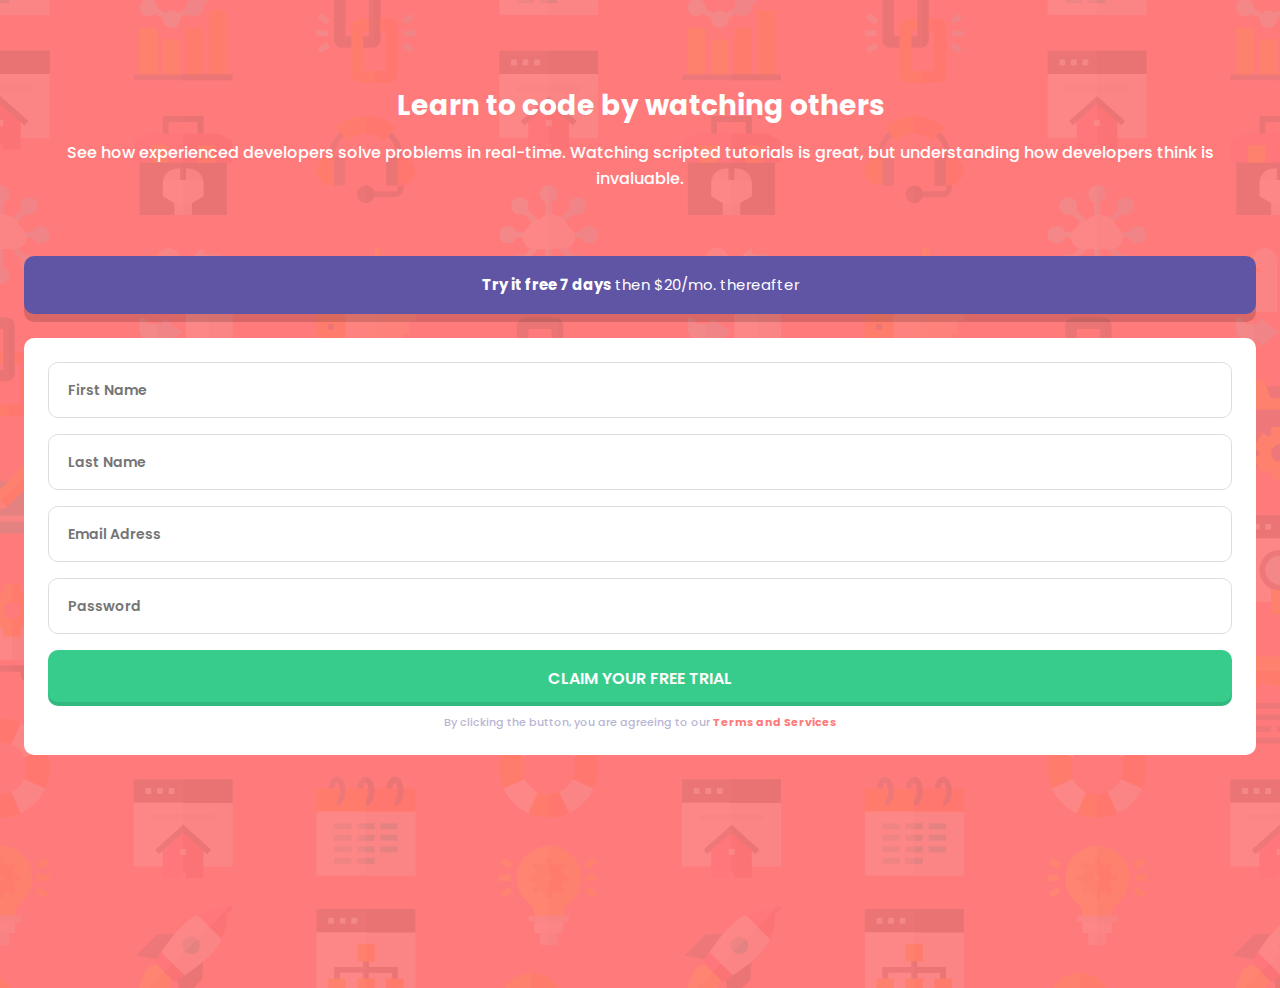
==== index.html @ b1baa56c "teste lading page. Concluido estrutura html e layout do css." ====
<!DOCTYPE html>
<html lang="en">
<head>
    <meta charset="UTF-8">
    <meta http-equiv="X-UA-Compatible" content="IE=edge">
    <meta name="viewport" content="width=device-width, initial-scale=1.0">
    
    <!-- style css -->
    <link rel="stylesheet" href="style.css">

    <!-- FONTS -->
    <link rel="preconnect" href="https://fonts.googleapis.com">
    <link rel="preconnect" href="https://fonts.gstatic.com" crossorigin>
    <link href="https://fonts.googleapis.com/css2?family=Poppins:wght@400;500;600;700&display=swap" rel="stylesheet">

    <title>Document</title>
</head>
<body>
    <main>
        <section>
            <div class="container">
                <div class="text">
                    <h1 class="title">Learn to code by watching others</h1>
                    <p class="subtitle">
                        See how experienced developers solve problems in real-time. Watching scripted tutorials is great, but understanding how developers think is invaluable.
                    </p>
                </div>

                <div id="form-area" class="form-area">
                    <div class="title-form grid">
                        <a href="#" class="button">
                            <p><span class="bold">Try it free 7 days </span> then
                                $20/mo. thereafter</p>
                        </a>
                    </div>

                    <div id="input-area" class="input-area">
                        <form action="">
                            <label class="sr-only" for="first-name">First Name</label>
                            <input type="text" id="first-name" placeholder="First Name" required>

                            <label class="sr-only" for="last-name">Last Name</label>
                            <input type="text" id="last-name" placeholder="Last Name" required>

                            <label class="sr-only" for="email-adress">Email Adress</label>
                            <input type="email" id="email-adress" placeholder="Email Adress" required>

                            <label class="sr-only" for="password">Password</label>
                            <input type="password" id="password" placeholder="Password" required>

                            <button>CLAIM YOUR FREE TRIAL</button>
                            
                            <footer>
                                <p>
                                    By clicking the button, you are agreeing to our <a href="">Terms and Services 
                                    </a> 
                                </p>
                            </footer>
                        </form>
                    </div>
                </div>

            </div>
        </section>
    </main>
    
</body>
</html>
---- style.css ----
/*===== RESET CSS =====*/
* {
    margin: 0;
    padding: 0;
    border: none;
    text-decoration: none;
    box-sizing: border-box;
}

a {
    text-decoration: none;
}


/*====== VARIABLES =====*/
:root {
/***COLORS***/
    
    /* primary */
    --red: hsl(0, 100%, 74%);
    --green:  hsl(154, 59%, 51%);
    
    /* accent */
    --blue: hsl(248, 32%, 49%);

    /* neutral */
    --dark-blue: hsl(249, 10%, 26%);
    --grayish-blue: hsl(246, 25%, 77%);

    /* Font */
    --font-poppins: 'Poppins', sans-serif;
}

/* Código tailwind para esconder o label na tela, mas ainda assim aparecer nos motores de buscas */
.sr-only {
    position: absolute;
    height: 1px;
    width: 1px;
    padding: 0;
    margin: -1px;
    overflow: hidden;
    clip-path: rect(0, 0, 0, 0);
    white-space: nowrap;
    border-width: 0;
}


/*====== BASE ======*/
body {
    font-size: 1rem;
    height: 100vh;

    background: url('/assets/background-desktop.svg') center var(--red);
    background-size: cover;
    -webkit-font-smoothing: smooth;
}

.grid {
    display: grid;
}

.title {
    font: 700 1.75rem var(--font-poppins);
    color: #FFFFFF;
    line-height: 2.25rem;
    text-align: center;
}

.subtitle {
    font: 500 1rem var(--font-poppins);
    color: #FFFFFF;
    line-height: 1.625rem;
    text-align: center;
}

.bold {
    font-weight: bold;
}

/*====== LAYOUT ======*/

main {
    margin-top: 5.5rem;
    padding-bottom: 4.25rem
}

section {
    margin-left: auto;
    margin-right: auto;
}

section .container {
    margin-left: 1.5rem;
    margin-right: 1.5rem;
}

h1.title {
    padding-bottom: 1rem;
}


/*======== FORM-AREA ========*/
.form-area {
    margin-top: 4rem;
    margin-bottom: 1.5rem;
}

.form-area .title-form {
    align-items: center;
}

.form-area .title-form a.button {
    display: inline-flex;
    justify-content: center;
    align-items: center;

    height: auto;

    border-radius: 0.625rem;
    background: var(--blue);
    box-shadow: 0px 8px 0px hsla(0, 0%, 0%, 0.15);

    font: 400 0.93rem var(--font-poppins);
    color: #FFFFFF;
    
    margin-bottom: 1.5rem;
}

.form-area .title-form a.button p {
    text-align: center;

    padding: 1.125rem 4.125rem;
}

/* form */


.input-area {
    background: #FFFFFF;
    
    border-radius: 0.625rem;
    
    padding: 1.5rem;
}

.input-area form {
    display: grid;
    gap: 1rem;
    
}

input {
    font: 600 0.875rem var(--font-poppins);
    color: var(--dark-blue);

    border: 0.1rem solid #dedede;
    border-radius: 0.625rem;

    padding-left: 1.21rem;

    width: 100%;
    height: 3.5rem;
}

input:focus {
    outline: 0.1rem solid var(--blue);
}

.input-area form button {
    width: 100%;
    background: var(--green);
    border-radius: 0.625rem;
}

.input-area form button{
    font: 600 1rem var(--font-poppins);
    color: #FFFFFF;

    box-shadow: inset 0px -4px 0px rgba(0, 0, 0, 0.0908818);

    height: 3.5rem;

    cursor: pointer;

    transition: filter 0.2s;
}

.input-area form button:hover {
    filter: brightness(1.2);
}

.input-area form footer {
    text-align: center;
    margin-top: -0.5rem;
    padding-left: 0.8rem;
    padding-right: 0.8rem;
}

.input-area form footer p {
    font: 500 0.6875rem var(--font-poppins);
    color: var(--grayish-blue);
}

.input-area form footer p a {
    font-weight: 700;
    color: var(--red);
    cursor: pointer;
}
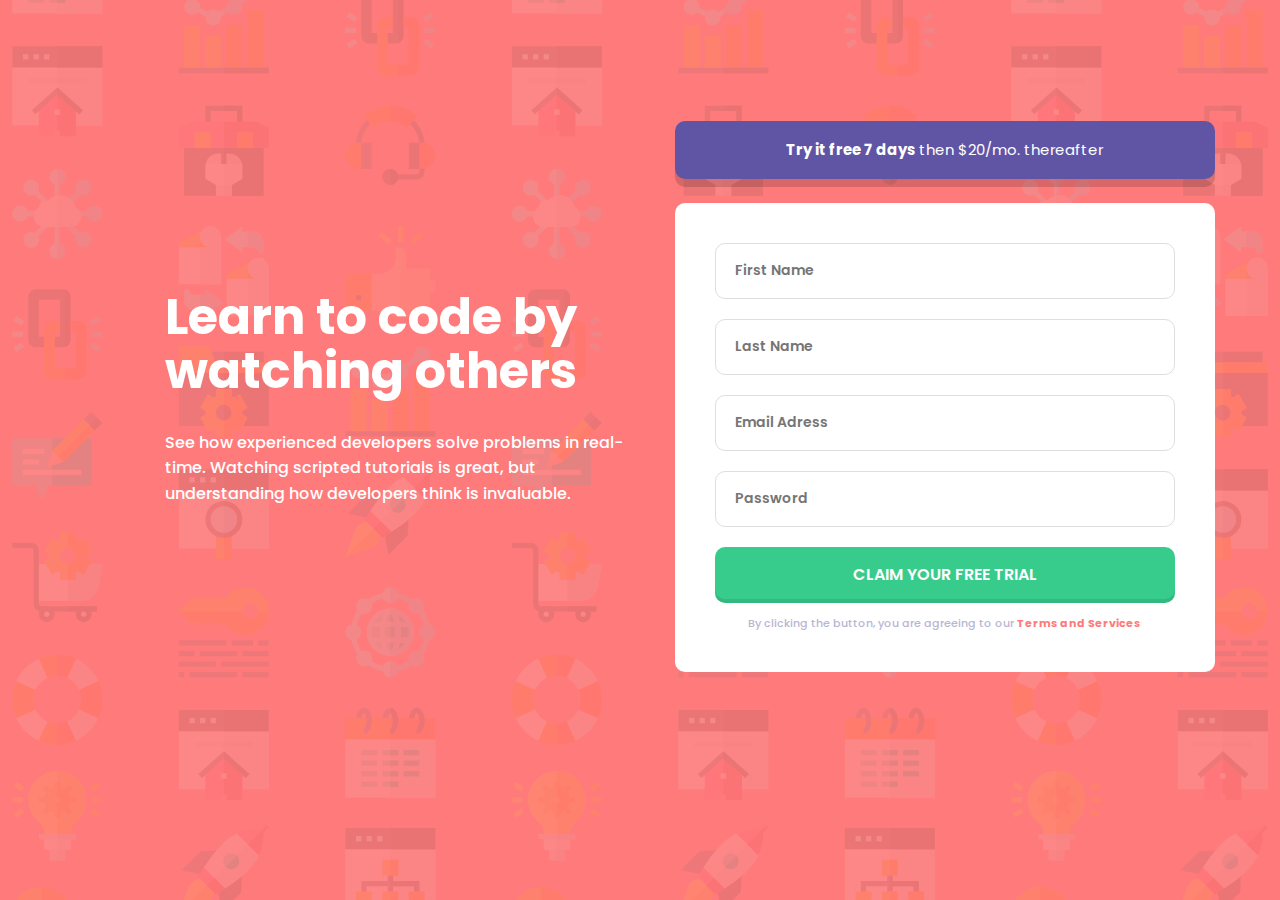
==== commit 7fca8924: "conclusão da lading page em desktop" ====
--- a/index.html
+++ b/index.html
@@ -4,7 +4,10 @@
     <meta charset="UTF-8">
     <meta http-equiv="X-UA-Compatible" content="IE=edge">
     <meta name="viewport" content="width=device-width, initial-scale=1.0">
-    
+
+    <!-- icons -->
+    <link rel="stylesheet" href="assets/icons/style.css">
+
     <!-- style css -->
     <link rel="stylesheet" href="style.css">
 
@@ -17,46 +20,51 @@
 </head>
 <body>
     <main>
-        <section>
-            <div class="container">
-                <div class="text">
+        <section class="grid">
+            <div class="content grid">
+                <div class="text-area grid">
                     <h1 class="title">Learn to code by watching others</h1>
                     <p class="subtitle">
                         See how experienced developers solve problems in real-time. Watching scripted tutorials is great, but understanding how developers think is invaluable.
                     </p>
                 </div>
 
-                <div id="form-area" class="form-area">
-                    <div class="title-form grid">
-                        <a href="#" class="button">
-                            <p><span class="bold">Try it free 7 days </span> then
-                                $20/mo. thereafter</p>
-                        </a>
-                    </div>
 
-                    <div id="input-area" class="input-area">
-                        <form action="">
-                            <label class="sr-only" for="first-name">First Name</label>
-                            <input type="text" id="first-name" placeholder="First Name" required>
+                <div class="form-area grid">
+                    <div id="title-form-area" class="title-form-area">
+                        <div class="title-form grid">
+                            <a href="#" class="button">
+                                <p><span class="bold">Try it free 7 days </span> then
+                                    $20/mo. thereafter</p>
+                            </a>
+                        </div>
 
-                            <label class="sr-only" for="last-name">Last Name</label>
-                            <input type="text" id="last-name" placeholder="Last Name" required>
+                        <div id="input-area" class="input-area">
+                            <form action="">
+                                <label class="sr-only" for="first-name">First Name</label>
+                                <input type="text" id="first-name" placeholder="First Name" required>
 
-                            <label class="sr-only" for="email-adress">Email Adress</label>
-                            <input type="email" id="email-adress" placeholder="Email Adress" required>
+                                <label class="sr-only" for="last-name">Last Name</label>
+                                <input type="text" id="last-name" placeholder="Last Name" required>
 
-                            <label class="sr-only" for="password">Password</label>
-                            <input type="password" id="password" placeholder="Password" required>
+                                <label class="sr-only" for="email-adress">Email Adress</label>
+                                <input type="email" id="email-adress" placeholder="Email Adress" required>
 
-                            <button>CLAIM YOUR FREE TRIAL</button>
-                            
-                            <footer>
-                                <p>
-                                    By clicking the button, you are agreeing to our <a href="">Terms and Services 
-                                    </a> 
-                                </p>
-                            </footer>
-                        </form>
+                                <label class="sr-only" for="password">Password</label>
+                                <input type="password" id="password" placeholder="Password" required>
+
+                                <button>CLAIM YOUR FREE TRIAL</button>
+                                
+                                <footer>
+                                    <p>
+                                        By clicking the button, you are agreeing to our <a href="">Terms and Services 
+                                        </a> 
+                                    </p>
+                                </footer>
+
+                            </form>
+                        </div>
+
                     </div>
                 </div>
 
--- a/assets/icons/style.css
+++ b/assets/icons/style.css
@@ -0,0 +1,41 @@
+@font-face {
+  font-family: 'icomoon';
+  src:  url('fonts/icomoon.eot?e5on8p');
+  src:  url('fonts/icomoon.eot?e5on8p#iefix') format('embedded-opentype'),
+    url('fonts/icomoon.ttf?e5on8p') format('truetype'),
+    url('fonts/icomoon.woff?e5on8p') format('woff'),
+    url('fonts/icomoon.svg?e5on8p#icomoon') format('svg');
+  font-weight: normal;
+  font-style: normal;
+  font-display: block;
+}
+
+[class^="icon-"], [class*=" icon-"] {
+  /* use !important to prevent issues with browser extensions that change fonts */
+  font-family: 'icomoon' !important;
+  speak: never;
+  font-style: normal;
+  font-weight: normal;
+  font-variant: normal;
+  text-transform: none;
+  line-height: 1;
+
+  /* Better Font Rendering =========== */
+  -webkit-font-smoothing: antialiased;
+  -moz-osx-font-smoothing: grayscale;
+}
+
+.icon-error-icon .path1:before {
+  content: "\e900";
+  color: rgb(255, 121, 121);
+}
+.icon-error-icon .path2:before {
+  content: "\e901";
+  margin-left: -1em;
+  color: rgb(255, 255, 255);
+}
+.icon-error-icon .path3:before {
+  content: "\e902";
+  margin-left: -1em;
+  color: rgb(255, 255, 255);
+}
--- a/style.css
+++ b/style.css
@@ -14,7 +14,7 @@
 
 /*====== VARIABLES =====*/
 :root {
-/***COLORS***/
+    /***COLORS***/
     
     /* primary */
     --red: hsl(0, 100%, 74%);
@@ -31,7 +31,7 @@
     --font-poppins: 'Poppins', sans-serif;
 }
 
-/* Código tailwind para esconder o label na tela, mas ainda assim aparecer nos motores de buscas */
+/* tailwind code for hidden labels */
 .sr-only {
     position: absolute;
     height: 1px;
@@ -59,6 +59,11 @@
     display: grid;
 }
 
+.text-area {
+    max-width: 32.8rem;
+    max-height: 13.75rem;
+}
+
 .title {
     font: 700 1.75rem var(--font-poppins);
     color: #FFFFFF;
@@ -78,10 +83,9 @@
 }
 
 /*====== LAYOUT ======*/
-
 main {
     margin-top: 5.5rem;
-    padding-bottom: 4.25rem
+    margin-bottom: 4.25rem;
 }
 
 section {
@@ -89,9 +93,10 @@
     margin-right: auto;
 }
 
-section .container {
+section .content {
     margin-left: 1.5rem;
     margin-right: 1.5rem;
+    overflow: hidden;
 }
 
 h1.title {
@@ -100,16 +105,18 @@
 
 
 /*======== FORM-AREA ========*/
+
 .form-area {
+    width: 100%;
+    max-width: 33.75rem;
     margin-top: 4rem;
+}
+
+.title-form-area {
     margin-bottom: 1.5rem;
 }
 
-.form-area .title-form {
-    align-items: center;
-}
-
-.form-area .title-form a.button {
+.title-form-area .title-form a.button {
     display: inline-flex;
     justify-content: center;
     align-items: center;
@@ -126,21 +133,24 @@
     margin-bottom: 1.5rem;
 }
 
-.form-area .title-form a.button p {
+.title-form-area .title-form a.button p {
     text-align: center;
 
     padding: 1.125rem 4.125rem;
 }
 
 /* form */
-
 
 .input-area {
     background: #FFFFFF;
-    
-    border-radius: 0.625rem;
-    
-    padding: 1.5rem;
+
+    width: 100%;
+
+    max-height: 29.625rem;
+
+    border-radius: 0.625rem;
+    
+    padding: 1.5rem 1.5rem;
 }
 
 .input-area form {
@@ -185,7 +195,7 @@
     transition: filter 0.2s;
 }
 
-.input-area form button:hover {
+.input-area form button:hover, a:hover {
     filter: brightness(1.2);
 }
 
@@ -209,3 +219,49 @@
 
 
 
+@media (min-width: 992px) {
+    
+    main { 
+        margin: 0 auto;
+    }
+        
+    section div.content {
+        grid-auto-flow: column;
+        justify-content: space-evenly;
+        overflow: hidden;
+        margin: 0 auto;
+    }
+
+    .text-area {
+        margin-top: 18.125rem;
+        margin-left: 10.3rem;
+        margin-right: 2.5625rem;
+    }
+    
+    .text-area h1.title {
+        text-align: left;
+        font-size: 3.1rem;
+        line-height: 3.4rem;
+        margin-bottom: 0.687rem;
+    }
+
+    .text-area .subtitle {
+        text-align: left;
+        font-size: 1rem;
+        line-height: 1.6rem;
+    }
+
+    .form-area {
+        margin-right: 10.3rem;
+        margin-top: 7.56rem;
+    }
+
+    .input-area {
+        padding: 2.5rem 2.5rem;
+    }
+
+    .input-area form {
+        gap: 1.25rem;
+    }
+
+}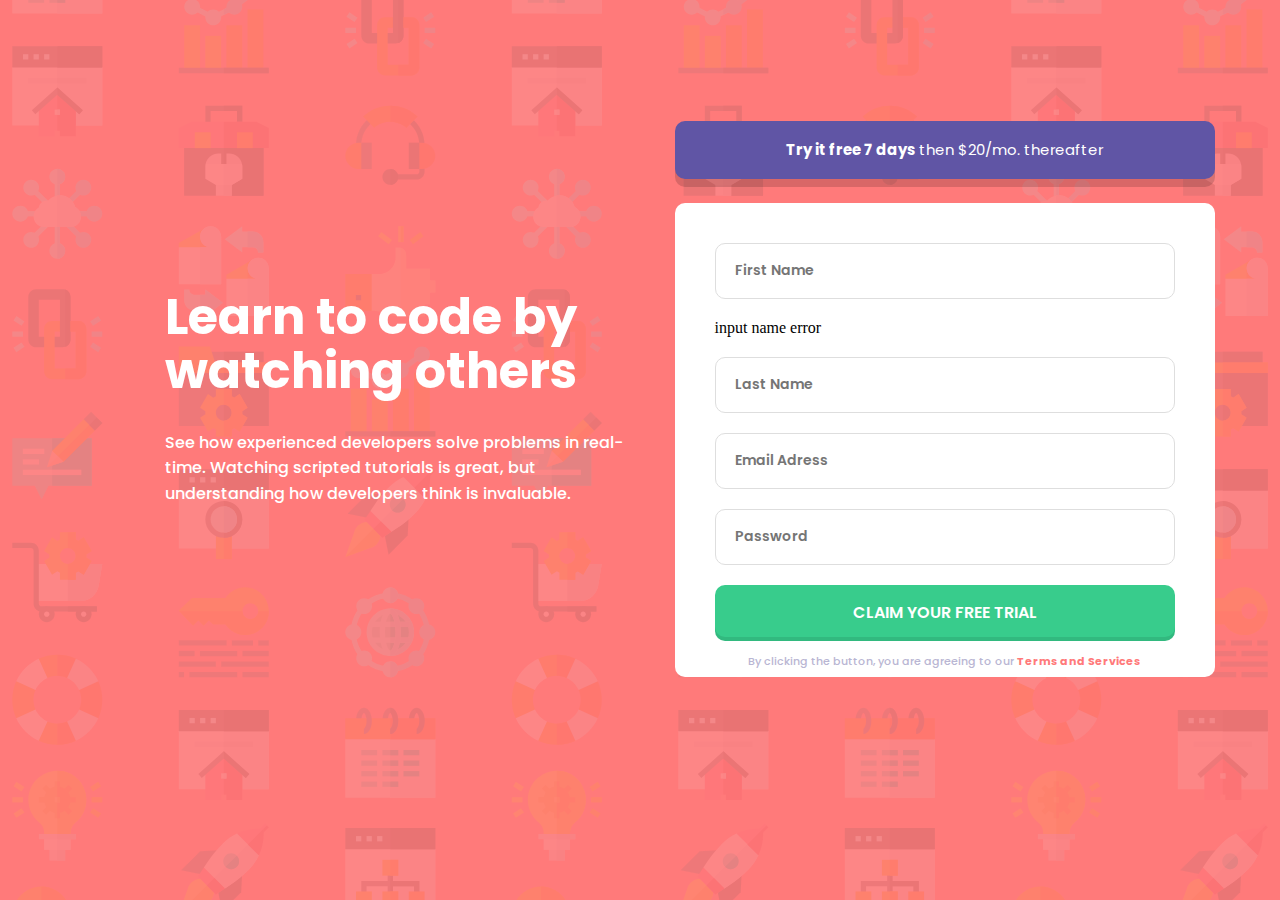
==== commit 2b83d682: "script para validação e alteração do layout de error" ====
--- a/index.html
+++ b/index.html
@@ -34,8 +34,10 @@
                     <div id="title-form-area" class="title-form-area">
                         <div class="title-form grid">
                             <a href="#" class="button">
-                                <p><span class="bold">Try it free 7 days </span> then
-                                    $20/mo. thereafter</p>
+                                <p>
+                                    <span class="bold">Try it free 7 days </span> then
+                                    $20/mo. thereafter
+                                </p>
                             </a>
                         </div>
 
@@ -43,7 +45,7 @@
                             <form action="">
                                 <label class="sr-only" for="first-name">First Name</label>
                                 <input type="text" id="first-name" placeholder="First Name" required>
-
+                                <p>input name error</p>
                                 <label class="sr-only" for="last-name">Last Name</label>
                                 <input type="text" id="last-name" placeholder="Last Name" required>
 
@@ -61,7 +63,6 @@
                                         </a> 
                                     </p>
                                 </footer>
-
                             </form>
                         </div>
 
@@ -71,6 +72,8 @@
             </div>
         </section>
     </main>
+
+    <script src="main.js"></script>
     
 </body>
 </html>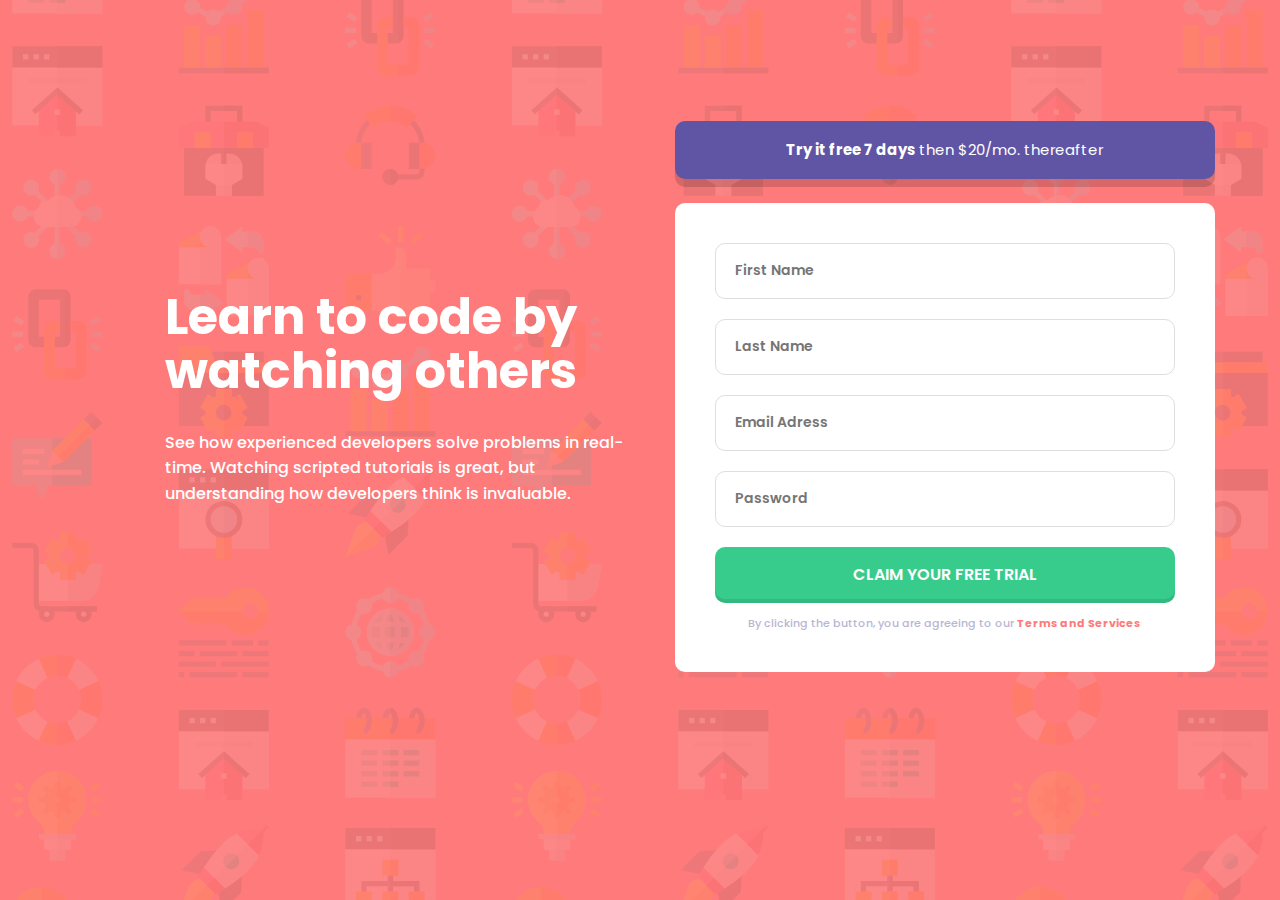
==== commit 7c22a6e1: "javascript correção" ====
--- a/index.html
+++ b/index.html
@@ -44,16 +44,24 @@
                         <div id="input-area" class="input-area">
                             <form action="">
                                 <label class="sr-only" for="first-name">First Name</label>
-                                <input type="text" id="first-name" placeholder="First Name" required>
-                                <p>input name error</p>
+                                <input class="" type="text" id="first-name" placeholder="First Name" required>
+                                <span class="error">First Name cannot be empty</span>
+
+
                                 <label class="sr-only" for="last-name">Last Name</label>
-                                <input type="text" id="last-name" placeholder="Last Name" required>
+                                <input class="" type="text" id="last-name" placeholder="Last Name" required>
+                                <span class="error">Last Name cannot be empty</span>
+
 
                                 <label class="sr-only" for="email-adress">Email Adress</label>
-                                <input type="email" id="email-adress" placeholder="Email Adress" required>
+                                <input class="" type="email" id="email-adress" placeholder="Email Adress" required>
+                                <span class="error">Looks like this is not an email</span>
+
 
                                 <label class="sr-only" for="password">Password</label>
-                                <input type="password" id="password" placeholder="Password" required>
+                                <input class="" type="password" id="password" placeholder="Password" required>
+                                <span class="error">Password cannot be empty</span>
+
 
                                 <button>CLAIM YOUR FREE TRIAL</button>
                                 
--- a/style.css
+++ b/style.css
@@ -217,6 +217,32 @@
     cursor: pointer;
 } 
 
+/* error */
+input.input-error::placeholder{
+    color: var(--red);
+}
+
+input.input-error {
+    border: 1px solid var(--red);
+    outline: none;
+}
+
+span.error {
+    font: 500 0.68rem var(--font-poppins);
+    color: var(--red);
+    font-style: italic;
+    text-align: right;
+    line-height: 0;
+
+    display: none;
+    opacity: 0;
+}
+
+span.error.active {
+    display: block;
+    opacity: 1;
+}
+
 
 
 @media (min-width: 992px) {
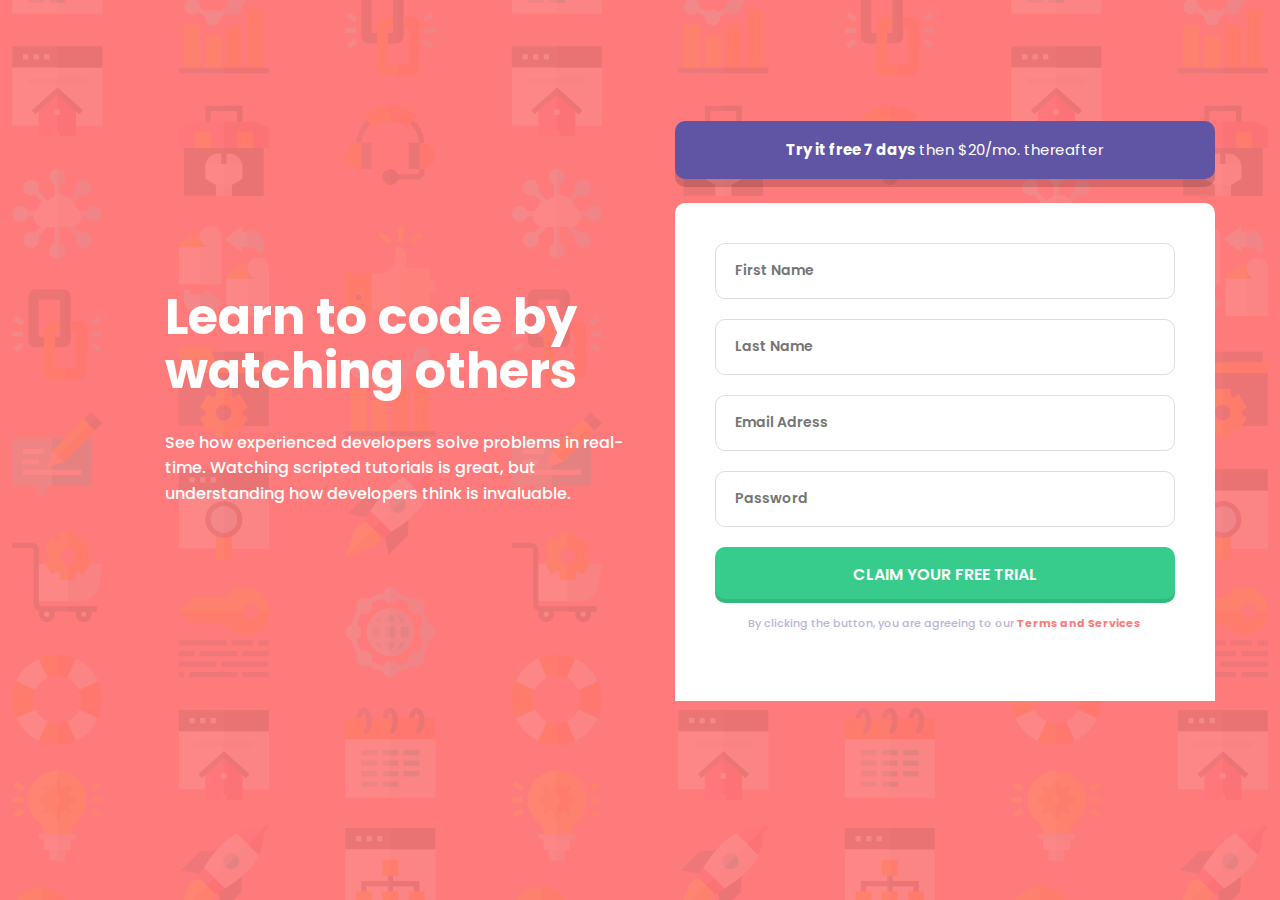
==== commit 9793ec00: "logica de formulário quase pronta. Corrigir erro ao clicar fora do campo." ====
--- a/index.html
+++ b/index.html
@@ -41,29 +41,36 @@
                             </a>
                         </div>
 
+
                         <div id="input-area" class="input-area">
+
+                            <div class="success-submit">
+                                <span>Success Submit</span>
+                            </div>
+
                             <form action="">
-                                <label class="sr-only" for="first-name">First Name</label>
-                                <input class="" type="text" id="first-name" placeholder="First Name" required>
-                                <span class="error">First Name cannot be empty</span>
+                                <div>
+                                    <label class="sr-only" for="first-name">First Name</label>
+                                    <input class="" type="text" id="first-name" placeholder="First Name" required>
+                                    <span class="">First Name cannot be empty</span>
+                                </div>
+                                <div>
+                                    <label class="sr-only" for="last-name">Last Name</label>
+                                    <input class="" type="text" id="last-name" placeholder="Last Name" required>
+                                    <span class="">Last Name cannot be empty</span>
+                                </div>
+                                <div>
+                                    <label class="sr-only" for="email-adress">Email Adress</label>
+                                    <input class="" type="email" id="email-adress" placeholder="Email Adress" required>
+                                    <span class="">Looks like this is not an email</span>
+                                </div>
+                                <div>
+                                    <label class="sr-only" for="password">Password</label>
+                                    <input class="" type="password" id="password" placeholder="Password" required>
+                                    <span class="">Password cannot be empty</span>
+                                </div>
 
-
-                                <label class="sr-only" for="last-name">Last Name</label>
-                                <input class="" type="text" id="last-name" placeholder="Last Name" required>
-                                <span class="error">Last Name cannot be empty</span>
-
-
-                                <label class="sr-only" for="email-adress">Email Adress</label>
-                                <input class="" type="email" id="email-adress" placeholder="Email Adress" required>
-                                <span class="error">Looks like this is not an email</span>
-
-
-                                <label class="sr-only" for="password">Password</label>
-                                <input class="" type="password" id="password" placeholder="Password" required>
-                                <span class="error">Password cannot be empty</span>
-
-
-                                <button>CLAIM YOUR FREE TRIAL</button>
+                                <button type="submit">CLAIM YOUR FREE TRIAL</button>
                                 
                                 <footer>
                                     <p>
--- a/style.css
+++ b/style.css
@@ -140,17 +140,22 @@
 }
 
 /* form */
-
 .input-area {
     background: #FFFFFF;
 
     width: 100%;
-
-    max-height: 29.625rem;
+    height: 100%;
+    
+    min-height: 29.625rem;
+    max-height: 35.125;
 
     border-radius: 0.625rem;
     
     padding: 1.5rem 1.5rem;
+}
+
+.input-area .success-submit {
+    display: none;
 }
 
 .input-area form {
@@ -227,22 +232,41 @@
     outline: none;
 }
 
-span.error {
+div.error {
+    position: relative;
+    display: flex;
+    flex-direction: column;
+}
+
+div.error::before {
+    content: url('assets/error-icon.svg');
+    position: absolute;
+    right: 1.68rem;
+    top: 1rem;
+    width: 1.5rem;
+    height: 1.5rem;
+    border-radius: 50%;
+    background: var(--red);
+    color: #FFFFFF;
+}
+
+form div span {
+    display: none;
     font: 500 0.68rem var(--font-poppins);
     color: var(--red);
     font-style: italic;
-    text-align: right;
+    transition: ease-in 0.2s;
+}
+
+
+span.error {
+    display: flex;
+    justify-content: flex-end;
     line-height: 0;
-
-    display: none;
-    opacity: 0;
-}
-
-span.error.active {
-    display: block;
-    opacity: 1;
-}
-
+    margin-top: 1rem;
+
+    transition: ease-in 0.2s;
+}
 
 
 @media (min-width: 992px) {
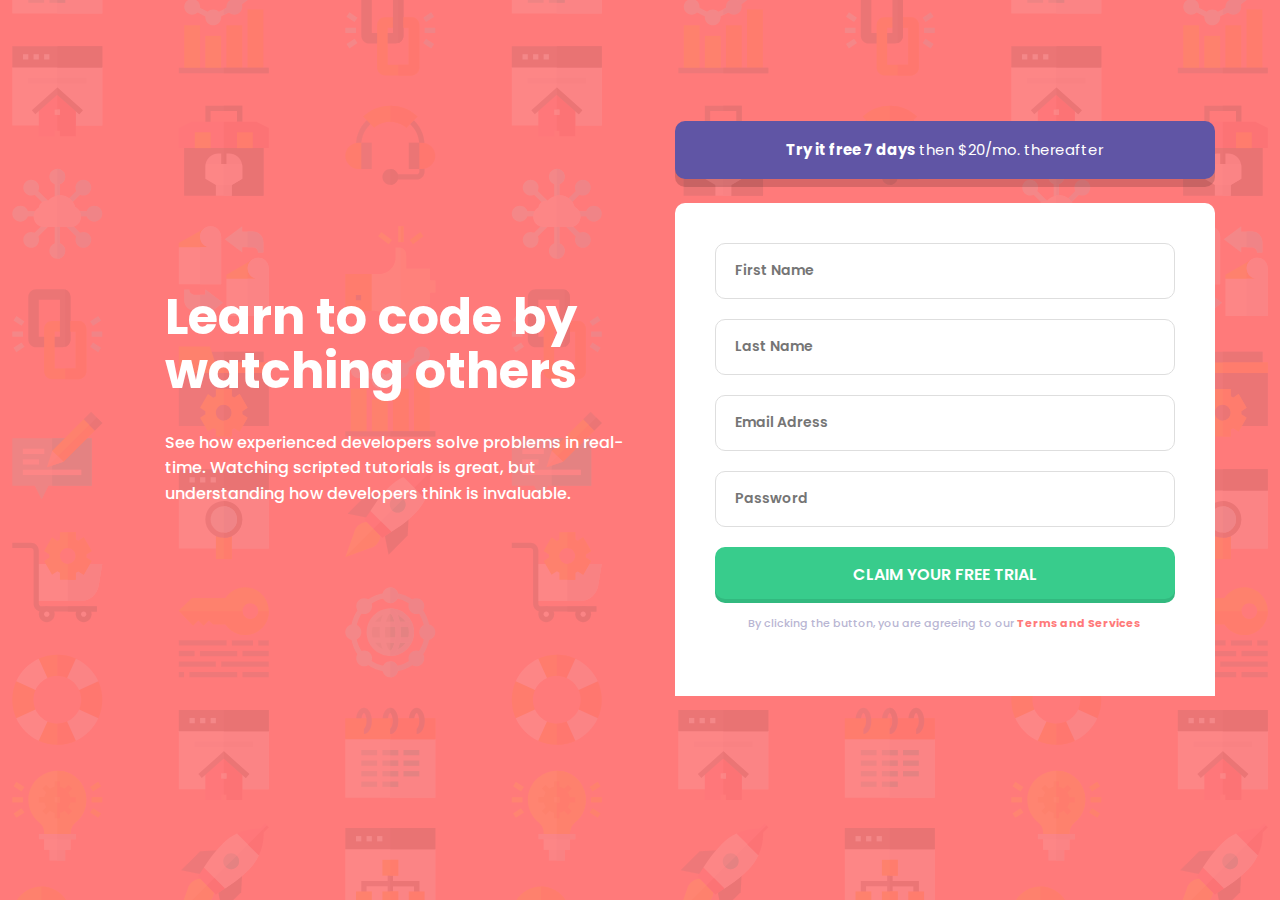
==== commit 95e4c35b: "versão 2.0 finalizada." ====
--- a/index.html
+++ b/index.html
@@ -70,7 +70,7 @@
                                     <span class="">Password cannot be empty</span>
                                 </div>
 
-                                <button type="submit">CLAIM YOUR FREE TRIAL</button>
+                                <button type="submit" onclick="submitFormAndVerify()">CLAIM YOUR FREE TRIAL</button>
                                 
                                 <footer>
                                     <p>
--- a/style.css
+++ b/style.css
@@ -96,6 +96,7 @@
 section .content {
     margin-left: 1.5rem;
     margin-right: 1.5rem;
+    justify-content: center;
     overflow: hidden;
 }
 
@@ -142,20 +143,29 @@
 /* form */
 .input-area {
     background: #FFFFFF;
+    border-radius: 0.625rem;
 
     width: 100%;
     height: 100%;
-    
-    min-height: 29.625rem;
     max-height: 35.125;
 
-    border-radius: 0.625rem;
-    
     padding: 1.5rem 1.5rem;
 }
 
 .input-area .success-submit {
     display: none;
+
+    font: 500 1.75rem var(--font-poppins);
+    text-align: center;
+    color: var(--dark-blue);
+
+    background: var(--green);
+    border-radius: 10px;
+    width: 15rem;
+
+    margin-top: 5rem;
+    margin-left: auto;
+    margin-right: auto;
 }
 
 .input-area form {
@@ -179,6 +189,7 @@
 
 input:focus {
     outline: 0.1rem solid var(--blue);
+
 }
 
 .input-area form button {
@@ -191,10 +202,9 @@
     font: 600 1rem var(--font-poppins);
     color: #FFFFFF;
 
+    height: 3.5rem;
     box-shadow: inset 0px -4px 0px rgba(0, 0, 0, 0.0908818);
-
-    height: 3.5rem;
-
+    
     cursor: pointer;
 
     transition: filter 0.2s;
@@ -230,6 +240,7 @@
 input.input-error {
     border: 1px solid var(--red);
     outline: none;
+    color: var(--red);
 }
 
 div.error {
